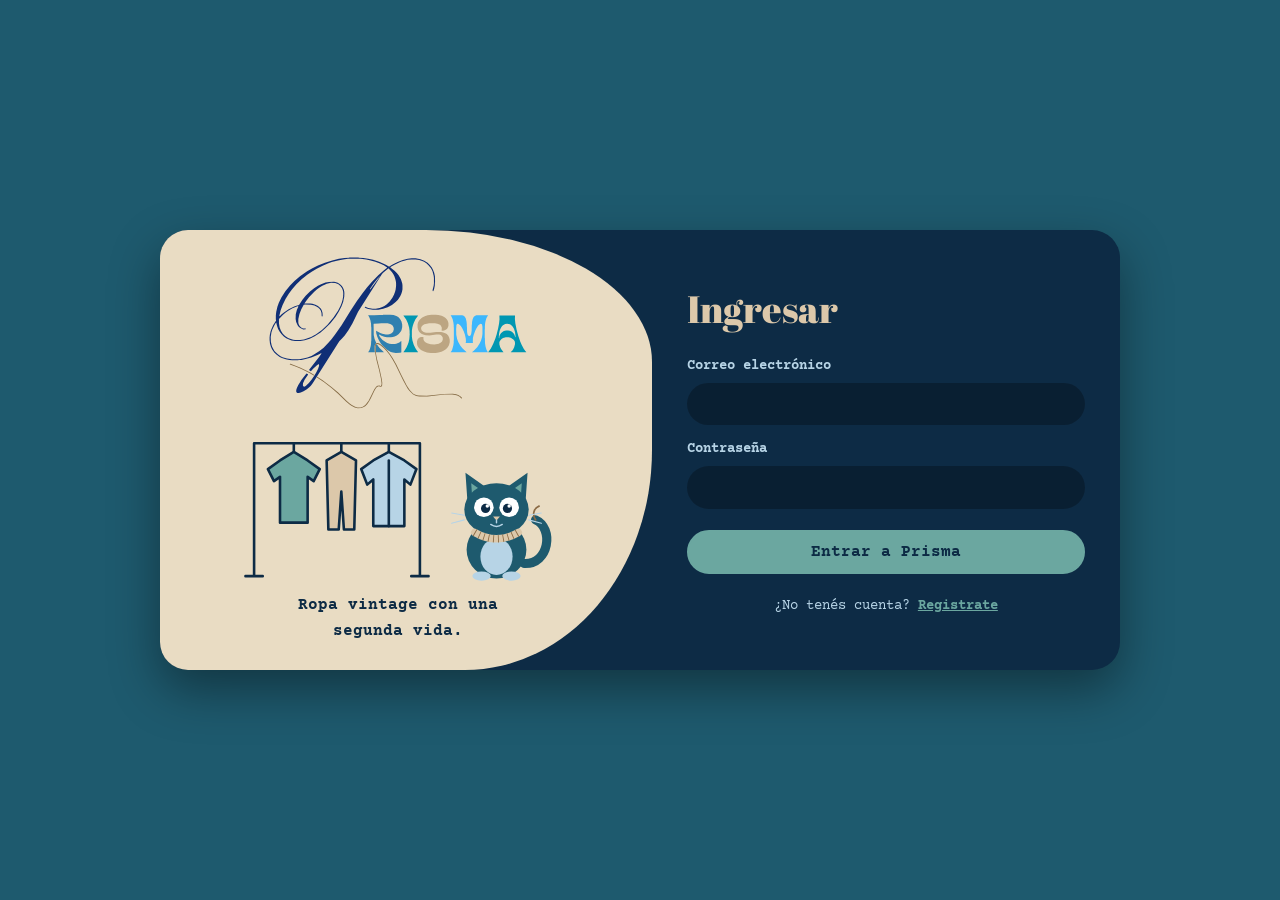
==== src/main/resources/static/index.html @ 1b583e05 "Usuario funcional" ====
<!DOCTYPE html>
<html lang="es">
<head>
  <meta charset="UTF-8">
  <meta name="viewport" content="width=device-width, initial-scale=1">
  <title>Prisma · Ropa vintage</title>
  <link href="https://fonts.googleapis.com/css2?family=Abril+Fatface&family=Courier+Prime:wght@400;700&display=swap" rel="stylesheet">
  <link rel="stylesheet" href="css/style.css">
  <!-- Si no hay sesión iniciada, te manda a login.html -->
  <script src="js/sesion.js"></script>
</head>
<body>
  <div class="cinta"></div>
  <header>
    <div class="barra">
      <a class="logo" href="index.html"><svg xmlns="http://www.w3.org/2000/svg" viewBox="0 0 1827 1081" role="img" aria-label="Prisma, ir al inicio">
<metadata><c2pa:manifest>[base64]/[base64]/iEAAACAY2JvcqVjYWxnZnNoYTI1NmNwYWRNAAAAAAAAAAAAAAAAAGRoYXNoWCAWstlCTYxND43LpZq7kQCpntBGqQdIIs2Pywg1+/[base64]/pw9r130m6fNPGg/[base64]/UXrHGsWBBNnw9HHSF/[base64]/[base64]/3cyjxFA3Qo5S46fX0/ihY0VZ7mfb9KF703t5OjWDBWMA4GA1UdDwEB/wQEAwIHgDAVBgNVHSUEDjAMBgorBgEEAYPoXgIBMAwGA1UdEwEB/wQCMAAwHwYDVR0jBBgwFoAUzlHiBIFOZFsj+OPEz5o+nMHXXMIwCgYIKoZIzj0EAwMDZwAwZAIwMXMdFJ4BetLLVY7ORuE9noqbbAZOZn/aArXyTwFAZfKrPzxF2vPoJNf1+UCdg1XGAjBwX1zd9WGqYkqmL5SFqw1QySjr1zJfpJM9+1rdDwSPLMOPOjKuiXjoU/[base64]/p0EtFyzq7rn3UYOzHkLveWRgxRnkp8RsSay5ENVmSLZNR1ziKaYv5oMGKUA=</c2pa:manifest></metadata>
<path fill="#102F76" fill-rule="evenodd" d="M1137 63 1121 48 1098 33 1071 22 1037 16 1010 16 982 19 947 28 911 42 872 62 853 74 849 74 828 61 781 40 739 27 703 19 670 14 638 12 637 11 571 11 570 12 538 14 498 20 451 31 400 47 351 67 309 88 275 108 225 143 186 176 155 207 122 247 95 289 76 328 66 356 58 391 55 418 55 447 57 454 36 487 23 516 18 531 13 554 11 572 11 590 14 616 21 640 29 657 44 678 59 693 82 709 98 717 125 726 150 731 170 732 171 733 209 733 218 731 235 730 257 726 304 713 348 696 373 684 376 685 359 709 289 800 290 803 301 810 303 809 317 793 344 767 354 760 358 761 359 771 352 792 339 818 324 843 307 868 287 893 267 912 259 917 253 918 247 913 245 909 246 894 257 869 281 834 281 831 271 826 269 827 236 870 212 908 203 927 199 940 198 951 200 957 206 962 217 963 230 960 250 951 273 936 290 922 301 911 314 895 501 599 520 580 539 558 565 522 593 474 633 391 801 126 811 116 845 88 848 88 870 112 880 127 888 143 894 159 898 175 900 192 900 210 897 236 893 252 885 273 874 294 855 320 835 339 818 351 803 359 784 366 757 371 735 371 704 366 684 357 681 357 680 362 689 368 705 373 737 378 775 377 809 371 841 360 871 344 897 324 913 307 929 283 937 266 942 250 945 233 945 205 943 191 934 163 918 135 905 119 889 103 860 80 860 78 889 61 918 47 938 39 964 31 982 27 1007 24 1037 24 1062 28 1079 33 1097 41 1115 53 1129 66 1144 85 1152 99 1157 111 1164 138 1166 154 1166 192 1164 209 1157 237 1157 246 1160 247 1163 244 1167 233 1172 209 1173 186 1174 185 1173 143 1168 119 1160 98 1151 81ZM512 215 521 229 526 243 528 252 529 271 528 272 528 285 524 307 518 328 509 351 492 385 460 433 418 483 379 520 338 550 303 569 268 582 253 586 226 590 191 590 177 588 155 582 141 576 120 562 104 546 91 526 82 502 77 473 77 442 104 414 122 399 142 385 172 368 194 358 211 352 213 356 203 378 195 410 194 442 198 464 207 485 214 495 224 505 244 515 249 516 264 515 266 513 265 509 249 510 242 508 233 503 224 494 220 488 215 477 213 468 213 443 221 407 234 374 251 343 262 341 302 342 326 348 343 356 354 364 363 373 371 385 376 400 377 422 379 426 382 425 384 419 383 398 377 379 369 367 351 351 333 342 312 336 298 334 261 334 260 335 257 334 257 332 268 316 288 290 325 251 345 234 367 218 382 209 413 195 443 188 472 189 491 196 497 200ZM788 140 789 141 720 233 717 235 716 234 717 231 741 195 769 159ZM837 80 837 83 815 100 775 135 729 182 694 223 663 263 626 315 581 383 517 486 470 554 446 585 421 614 391 644 359 670 323 693 305 702 277 713 255 719 220 725 168 726 133 721 102 711 88 704 69 691 52 675 44 665 29 638 25 626 20 601 19 570 24 538 30 519 44 488 52 474 57 468 59 470 60 478 66 499 72 514 81 531 94 549 111 566 128 578 152 589 166 593 190 597 227 597 258 592 293 581 328 564 369 537 399 512 437 474 474 428 499 389 516 355 528 323 536 285 536 271 537 270 536 252 533 238 527 223 519 211 506 198 490 188 479 184 464 181 428 182 404 187 373 198 351 209 324 226 295 249 263 281 242 307 218 344 199 349 184 355 145 375 112 397 96 410 84 422 81 423 80 418 89 382 102 346 123 303 146 266 168 236 198 201 236 164 278 130 307 110 342 89 384 68 420 53 448 43 492 31 528 24 562 20 577 20 578 19 650 20 691 25 721 31 754 40 787 52 814 65Z"/>
<path fill="#3080B0" fill-rule="evenodd" d="M763 621 758 629 756 643 757 664 759 676 760 677 815 677 784 647 773 633 766 621ZM919 433 906 424 892 418 882 415 859 412 808 413 807 414 786 414 785 415 745 416 744 417 704 417 704 419 709 425 714 435 720 453 724 476 725 500 726 501 726 595 725 596 724 618 722 632 716 654 710 667 704 675 704 677 750 677 751 676 749 662 749 634 751 625 754 619 760 613 760 610 749 584 743 556 742 478 744 476 779 475 796 473 841 473 858 477 866 481 877 491 883 504 884 514 880 530 871 541 858 548 844 551 828 551 803 546 789 541 759 526 761 545 768 568 779 592 794 616 804 629 832 656 847 666 863 674 878 679 898 682 927 680 935 678 937 676 937 599 936 598 923 608 901 617 891 619 868 619 853 616 838 611 826 605 805 590 791 575 785 566 779 553 781 551 797 561 817 568 836 571 864 571 877 569 890 565 905 558 919 548 933 531 938 521 943 501 943 482 938 460 929 444Z"/>
<path fill="#BCA582" fill-rule="evenodd" d="M1122 416 1106 421 1087 430 1077 437 1065 449 1060 456 1055 466 1051 480 1051 503 1055 518 1060 528 1065 535 1078 546 1090 552 1108 557 1134 558 1182 552 1202 552 1210 554 1216 557 1224 565 1228 575 1228 589 1223 600 1215 608 1200 616 1190 619 1170 622 1143 621 1119 614 1106 606 1097 597 1093 589 1092 579 1094 572 1088 569 1075 569 1062 575 1053 584 1050 590 1047 600 1047 618 1051 632 1059 645 1075 660 1093 670 1117 678 1144 682 1178 682 1198 679 1218 673 1230 668 1250 655 1263 641 1272 625 1277 606 1277 588 1273 572 1266 559 1256 549 1250 545 1231 537 1216 534 1182 534 1141 540 1114 540 1103 538 1091 533 1080 523 1076 512 1077 501 1081 493 1088 486 1099 480 1108 477 1132 473 1173 473 1191 476 1200 479 1209 484 1215 490 1220 500 1221 505 1221 514 1219 521 1220 523 1228 525 1238 524 1252 517 1260 509 1266 498 1268 491 1268 472 1266 463 1260 450 1248 436 1235 427 1220 420 1197 414 1179 412 1148 412Z"/>
<path fill="#3CB7FD" fill-rule="evenodd" d="M1284 417 1284 419 1287 422 1294 435 1298 446 1303 469 1305 486 1305 501 1306 502 1306 592 1305 593 1305 608 1303 625 1295 656 1291 665 1284 675 1284 677 1396 677 1366 649 1352 631 1336 602 1329 583 1323 553 1322 510 1323 509 1324 486 1327 479 1331 476 1335 476 1342 479 1355 492 1364 506 1376 531 1384 554 1390 581 1391 600 1389 612 1440 612 1441 611 1439 606 1440 577 1445 556 1457 523 1465 507 1477 489 1488 479 1494 476 1500 477 1504 481 1507 499 1507 549 1504 569 1497 593 1486 617 1470 641 1446 666 1433 676 1434 677 1544 677 1545 676 1536 660 1529 638 1525 613 1524 576 1523 575 1523 516 1524 515 1524 493 1526 473 1529 456 1534 439 1539 428 1546 418 1545 417 1464 417 1453 421 1445 429 1438 444 1434 463 1433 483 1432 484 1431 525 1428 547 1424 557 1418 562 1409 561 1405 557 1402 550 1399 534 1398 497 1397 496 1397 479 1395 460 1390 440 1383 427 1375 420 1365 417Z"/>
<path fill="#866C46" fill-rule="evenodd" d="M153 760 154 763 193 776 231 792 291 822 321 840 325 839 325 836 323 834 297 819 229 785 185 767 158 758 154 758ZM343 850 344 854 394 887 446 927 494 969 548 1022 573 1043 586 1052 609 1064 631 1070 656 1069 673 1062 683 1055 697 1041 710 1023 721 1004 747 949 755 935 764 923 770 918 778 915 790 919 795 919 800 915 802 910 803 891 799 862 786 803 766 723 760 693 756 664 755 643 757 629 760 623 764 619 772 618 787 625 813 646 833 667 854 694 870 718 894 760 949 873 968 909 982 932 993 947 1018 972 1031 979 1042 983 1063 987 1076 987 1077 988 1122 987 1239 974 1293 973 1316 976 1330 980 1347 989 1358 1001 1360 1002 1363 1000 1363 997 1354 987 1337 977 1322 972 1298 968 1235 969 1115 982 1060 981 1045 978 1024 969 1017 964 996 942 975 910 939 840 901 761 876 717 857 688 832 657 812 637 788 619 778 614 770 612 760 614 755 619 752 625 750 634 750 662 762 730 781 805 794 864 798 895 797 907 793 913 789 913 784 910 770 911 765 914 757 922 747 937 707 1017 688 1042 681 1049 666 1059 651 1064 642 1065 629 1064 612 1059 589 1047 572 1035 552 1018 493 960 444 918 384 873 346 848Z"/>
<path fill="#0097B2" fill-rule="evenodd" d="M1627 418 1626 419 1627 444 1624 472 1617 510 1606 553 1597 581 1582 619 1566 650 1547 676 1655 676 1638 654 1631 639 1626 620 1626 604 1632 593 1641 584 1652 577 1671 571 1691 571 1705 575 1722 585 1729 592 1735 602 1736 619 1730 641 1723 655 1716 665 1706 675 1707 676 1814 676 1815 675 1808 668 1797 652 1783 626 1773 603 1759 563 1747 519 1738 472 1735 442 1736 419 1735 418ZM1720 497 1729 513 1736 536 1739 558 1739 570 1738 571 1736 570 1735 563 1729 549 1718 536 1711 531 1698 525 1687 523 1674 523 1664 525 1654 529 1645 535 1637 543 1629 556 1625 569 1625 577 1624 578 1622 577 1623 552 1628 526 1636 506 1644 494 1651 487 1667 478 1680 476 1691 477 1700 480 1708 485ZM952 418 952 420 971 447 983 473 992 505 995 527 995 546 996 547 993 584 988 606 983 621 973 643 960 664 952 674 952 676 1054 676 1054 674 1045 663 1035 647 1024 624 1015 594 1011 568 1011 525 1014 504 1018 488 1024 470 1035 447 1054 420 1054 418Z"/>
</svg></a>
      <nav>
        <a href="index.html" class="activo">Inicio</a>
        <a href="#catalogo">Colección</a>
        <a href="nosotros.html">Nosotros</a>
        <a href="#" id="btn-carrito">Carrito (0)</a>
        <span id="saludo"></span>
        <a href="#" id="btn-salir">Salir</a>
      </nav>
    </div>
  </header>

  <main>
    <!-- INTRODUCCIÓN -->
    <section class="hero">
      <div>
        <h1>Prendas con historia, listas para una segunda vida.</h1>
        <p>Cada pieza de Prisma fue elegida a mano. Mirá la colección y encontrá la tuya.</p>
        <a href="#catalogo" class="btn">Ver la colección</a>
      </div>
      <div class="mascota">
        <img src="img/hilo.svg" alt="Hilo, la mascota de Prisma">
        <p class="globo">¡Hola! Soy Hilo. Te ayudo a elegir.</p>
        <div class="estrella" aria-hidden="true">Vintage<br>auténtico</div>
      </div>
    </section>

    <div class="tira">
      <ul>
        <li>Piezas únicas</li>
        <li>Stock real de nuestra base de datos</li>
        <li>Ropa que vuelve a usarse</li>
      </ul>
    </div>

    <!-- CATÁLOGO -->
    <section class="catalogo" id="catalogo">
      <h2>Colección</h2>
      <p id="contador" aria-live="polite"></p>
      <div class="filtros">
        <button type="button" data-cat="todo" class="activo">Todo</button>
        <button type="button" data-cat="remeras">Remeras</button>
        <button type="button" data-cat="pantalones">Pantalones</button>
        <button type="button" data-cat="abrigos">Abrigos</button>
        <button type="button" data-cat="calzado">Calzado</button>
      </div>
      <div id="grid" class="grid"></div>
    </section>
  </main>

  <footer>
    <p><strong>Prisma</strong> · hola@prisma.com</p>
    <p>© 2026 Prisma. Todos los derechos reservados.</p>
  </footer>

  <!-- Carrito -->
  <dialog id="carrito" class="carrito">
    <h2>Tu carrito</h2>
    <div id="carrito-items"></div>
    <dl class="totales">
      <dt>Subtotal</dt><dd id="c-subtotal"></dd>
      <dt>IVA (21%)</dt><dd id="c-iva"></dd>
      <dt>Total</dt><dd id="c-total"></dd>
    </dl>
    <p id="carrito-msg" class="aviso" role="alert" hidden></p>
    <div class="acciones">
      <button type="button" id="c-cerrar" class="btn btn-claro">Seguir mirando</button>
      <button type="button" id="c-comprar" class="btn">Confirmar compra</button>
    </div>
  </dialog>

  <script src="js/productos.js"></script>
</body>
</html>
---- src/main/resources/static/css/style.css ----
:root{--ocean:#0D2B45;--teal:#1E5A6E;--foam:#6BA7A0;--sand:#DCC8AA;--sky:#B7D4E6;--paper:#E9DCC3;--thread:#8B6B45;
--display:"Abril Fatface",serif;--texto:"Courier Prime",monospace}
*{box-sizing:border-box}
body{margin:0;font-family:var(--texto);color:var(--ocean);line-height:1.6;background-color:var(--paper);
background-image:linear-gradient(rgba(139,107,69,.18) 1px,transparent 1px),linear-gradient(90deg,rgba(139,107,69,.18) 1px,transparent 1px);background-size:32px 32px}
a{color:inherit}
:focus-visible{outline:3px solid var(--teal);outline-offset:3px}

/* Cabecera */
.cinta{height:14px;background:var(--sand);border-bottom:3px solid var(--thread)}
.barra{max-width:1100px;margin:0 auto;padding:.6rem 1.2rem;display:flex;align-items:center;justify-content:space-between;gap:1rem;flex-wrap:wrap}
.logo img,.logo svg{height:120px;width:auto;display:block}
nav{display:flex;gap:1.4rem;align-items:center;flex-wrap:wrap}
nav a{text-decoration:none;font-weight:700;border-bottom:2px solid transparent}
nav a:hover,nav a.activo{border-color:var(--teal)}
#saludo{font-weight:700;color:var(--teal)}

/* Botones */
.btn{display:inline-block;border:2px solid var(--ocean);background:var(--ocean);color:var(--sand);font:700 1rem var(--texto);padding:.7rem 1.4rem;border-radius:999px;cursor:pointer;text-decoration:none;box-shadow:3px 3px 0 var(--foam)}
.btn:hover{background:var(--teal)}
.btn:disabled{opacity:.5;cursor:not-allowed}

/* Sello en forma de estrella (como el "recommend item" de la guía) */
.estrella{display:grid;place-items:center;text-align:center;background:var(--teal);color:var(--sand);font:400 .95rem/1.1 var(--display);
clip-path:polygon(50% 0,61% 15%,79% 9%,82% 28%,100% 35%,88% 50%,100% 65%,82% 72%,79% 91%,61% 85%,50% 100%,39% 85%,21% 91%,18% 72%,0 65%,12% 50%,0 35%,18% 28%,21% 9%,39% 15%)}

/* Inicio */
.hero{max-width:1100px;margin:0 auto;padding:2.5rem 1.2rem;display:grid;grid-template-columns:1.2fr 1fr;gap:2rem;align-items:center}
.hero h1{font:400 clamp(2.4rem,6vw,4.4rem)/1.02 var(--display);margin:0 0 1rem}
.hero p{max-width:42ch;font-size:1.1rem;margin:0 0 1.6rem}
.mascota{position:relative;justify-self:center}
.mascota img{width:min(300px,70vw);display:block}
.globo{position:absolute;top:0;left:-18px;max-width:170px;background:var(--sky);border:2px solid var(--ocean);border-radius:16px;padding:.5rem .8rem;font-weight:700;font-size:.9rem;transform:rotate(-4deg)}
.mascota .estrella{position:absolute;right:-14px;bottom:20px;width:96px;height:96px;transform:rotate(12deg)}
.tira{background:var(--ocean);color:var(--sand)}
.tira ul{max-width:1100px;margin:0 auto;padding:.9rem 1.2rem;list-style:none;display:flex;justify-content:space-between;gap:1rem;flex-wrap:wrap}

/* Catálogo */
.catalogo{max-width:1100px;margin:0 auto;padding:2.5rem 1.2rem 4rem}
.catalogo h2,.pagina h1{font:400 clamp(2rem,5vw,3.2rem)/1.05 var(--display);margin:0}
#contador{margin:.3rem 0 0;color:var(--teal);font-weight:700}
.filtros{display:flex;gap:.6rem;flex-wrap:wrap;margin:1rem 0 2rem}
.filtros button{font:700 .95rem var(--texto);color:var(--ocean);background:transparent;border:2px solid var(--ocean);border-radius:999px;padding:.35rem 1rem;cursor:pointer}
.filtros button:hover{background:var(--sky)}
.filtros button.activo{background:var(--ocean);color:var(--sand)}
.grid{display:grid;grid-template-columns:repeat(auto-fill,minmax(230px,1fr));gap:1.8rem}
.card{position:relative;display:flex;flex-direction:column;background:var(--paper);border:2px solid var(--ocean);box-shadow:5px 5px 0 var(--teal)}
.foto{position:relative;aspect-ratio:4/5;overflow:hidden;display:grid;place-items:center;background:var(--sky);border-bottom:2px solid var(--ocean);font:400 4rem var(--display);color:var(--teal)}
.foto img{position:absolute;inset:0;width:100%;height:100%;object-fit:cover}
.cuerpo{flex:1;display:flex;flex-direction:column;gap:.3rem;padding:.9rem}
.cuerpo h3{margin:0;font-size:1rem}
.desc{margin:0;font-size:.85rem;color:var(--teal)}
.stock{margin:0;font-size:.8rem}
.precio{margin:auto 0 0;font:400 1.6rem var(--display)}
.card .btn{width:100%;margin-top:.4rem;box-shadow:none}
.card .estrella{position:absolute;top:-16px;right:-16px;z-index:1;width:84px;height:84px;font-size:.78rem;transform:rotate(10deg)}
.estado{grid-column:1/-1;padding:2rem;text-align:center;border:2px dashed var(--thread)}

/* Nosotros */
.pagina{max-width:900px;margin:0 auto;padding:2.5rem 1.2rem 4rem;display:grid;grid-template-columns:1fr 240px;gap:2rem;align-items:start}
.pagina .texto p{max-width:62ch;font-size:1.05rem}
.pagina img{width:100%}

footer{background:var(--ocean);color:var(--sand);text-align:center;padding:1.4rem 1rem;font-size:.9rem}
footer p{margin:.2rem 0}

/* Inicio de sesión y registro */
body.acceso{min-height:100vh;display:grid;place-items:center;padding:1.2rem;background-color:var(--ocean);
background-image:radial-gradient(circle at 12% 18%,var(--teal) 0 130px,transparent 131px),radial-gradient(circle at 92% 88%,var(--teal) 0 190px,transparent 191px)}
.tarjeta{width:min(960px,100%);max-height:94vh;display:grid;grid-template-columns:1.05fr 1fr;background:var(--ocean);border-radius:28px;overflow:hidden;box-shadow:0 20px 50px rgba(0,0,0,.4)}
.izq{display:flex;flex-direction:column;align-items:center;justify-content:center;gap:.6rem;padding:1.6rem 2.6rem 1.6rem 1.6rem;text-align:center;
background:var(--paper);border-radius:0 46% 38% 0/0 30% 50% 0}
.izq .logo-grande{width:260px;height:auto}
.escena{display:flex;align-items:flex-end;gap:.4rem}
.escena svg{width:190px}
.escena img{width:115px}
.izq p{margin:0;max-width:26ch;font-weight:700}
.der{display:flex;flex-direction:column;justify-content:center;overflow:auto;padding:2rem 2.2rem;color:var(--sky)}
.der h1{margin:0 0 1rem;font:400 2.4rem var(--display);color:var(--sand)}
.der form{display:flex;flex-direction:column;gap:.3rem}
.der form[hidden],.msg[hidden]{display:none}
.der label{font-weight:700;font-size:.9rem}
.der input{margin-bottom:.5rem;padding:.65rem 1rem;border:2px solid transparent;border-radius:999px;background:rgba(0,0,0,.28);color:#fff;font:1rem var(--texto)}
.der input:focus{border-color:var(--foam);outline:none}
.der .btn{margin-top:.5rem;background:var(--foam);border-color:var(--foam);color:var(--ocean);box-shadow:none}
.der .btn:hover{background:var(--sky)}
.cambio{margin:1rem 0 0;font-size:.9rem;text-align:center}
.cambio a{color:var(--foam);font-weight:700}
.msg{margin:0 0 .8rem;padding:.5rem .8rem;border-radius:12px;background:var(--sand);color:var(--ocean);font-weight:700;font-size:.9rem}
.msg.ok{background:var(--foam)}

@media(max-width:800px){
.hero,.pagina{grid-template-columns:1fr}
.tarjeta{grid-template-columns:1fr;max-height:none}
.izq{padding:1rem;border-radius:0 0 40% 40%/0 0 20% 20%}
.escena,.izq p{display:none}
}
@media(prefers-reduced-motion:reduce){*{transition:none!important}}

/* Carrito */
.btn-claro{background:transparent;color:var(--ocean);box-shadow:none}
.btn-claro:hover{background:var(--sky)}
.carrito{width:min(520px,92vw);padding:1.4rem;border:2px solid var(--ocean);background:var(--paper);color:var(--ocean);font-family:var(--texto);box-shadow:6px 6px 0 var(--teal)}
.carrito::backdrop{background:rgba(13,43,69,.6)}
.carrito h2{margin:0 0 .8rem;font:400 2rem var(--display)}
.linea{display:grid;grid-template-columns:1fr auto auto;gap:.8rem;align-items:center;padding:.5rem 0;border-bottom:1px dashed var(--thread)}
.cant{display:flex;align-items:center;gap:.4rem}
.cant button{width:1.7rem;height:1.7rem;border:2px solid var(--ocean);border-radius:50%;background:transparent;color:var(--ocean);font:700 1rem var(--texto);cursor:pointer}
.cant button:hover{background:var(--sky)}
.totales{display:grid;grid-template-columns:1fr auto;gap:.2rem 1rem;margin:1rem 0}
.totales dt,.totales dd{margin:0}
.totales dt:last-of-type,.totales dd:last-of-type{font:400 1.5rem var(--display)}
.aviso{margin:0 0 .8rem;padding:.5rem .8rem;border-radius:12px;background:var(--sand);font-weight:700;font-size:.9rem}
.aviso[hidden]{display:none}
.acciones{display:flex;gap:.8rem;justify-content:flex-end;flex-wrap:wrap}
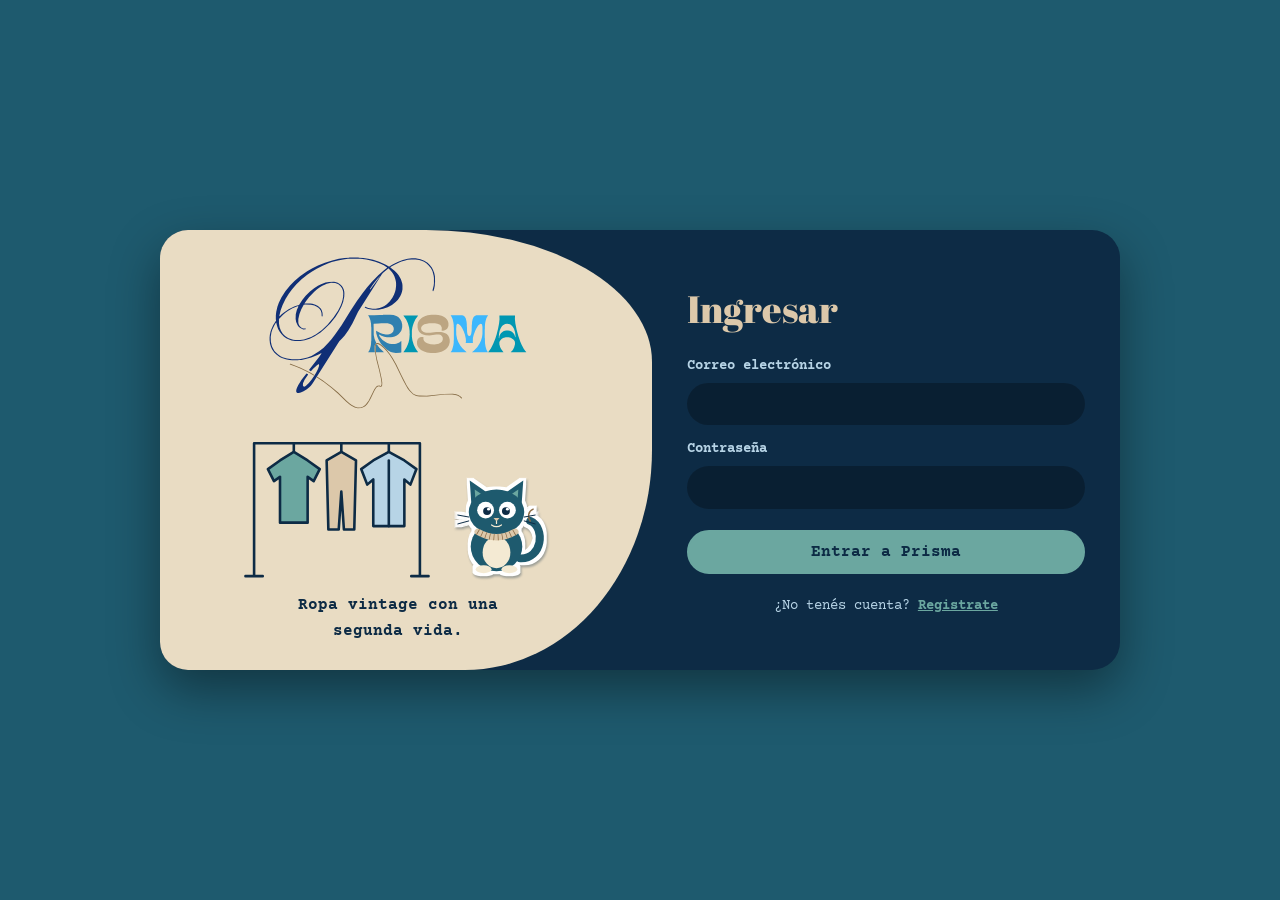
==== commit dbb625c1: "Prisma" ====
--- a/src/main/resources/static/index.html
+++ b/src/main/resources/static/index.html
@@ -5,6 +5,7 @@
   <meta name="viewport" content="width=device-width, initial-scale=1">
   <title>Prisma · Ropa vintage</title>
   <link href="https://fonts.googleapis.com/css2?family=Abril+Fatface&family=Courier+Prime:wght@400;700&display=swap" rel="stylesheet">
+  <link rel="icon" type="image/svg+xml" href="img/hilo.svg">
   <link rel="stylesheet" href="css/style.css">
   <!-- Si no hay sesión iniciada, te manda a login.html -->
   <script src="js/sesion.js"></script>
@@ -55,6 +56,68 @@
         <li>Ropa que vuelve a usarse</li>
       </ul>
     </div>
+    <!-- Panel del gerente: arranca oculto y gerente.js lo muestra solo si la cuenta tiene rol GERENTE -->
+    <section id="panel-gerente" class="panel-gerente" hidden>
+      <h2>Administración Prisma (Gerente)</h2>
+      <p id="gerente-msg" class="aviso" role="alert" hidden></p>
+
+      <div class="gerente-cols">
+        <form id="form-reponer" class="gerente-form">
+          <h3>Renovar stock</h3>
+          <div class="campo completo">
+            <label for="rep-producto">Producto</label>
+            <select id="rep-producto" required></select>
+          </div>
+          <div class="campo completo">
+            <label for="rep-cantidad">Unidades a sumar</label>
+            <input type="number" id="rep-cantidad" min="1" step="1" placeholder="Ej: 10" required>
+          </div>
+          <div class="acciones">
+            <button type="submit" class="btn">Actualizar stock</button>
+          </div>
+        </form>
+
+        <form id="form-producto" class="gerente-form">
+          <h3 id="prod-titulo">Agregar producto</h3>
+          <input type="hidden" id="prod-id">
+          <div class="campo completo">
+            <label for="prod-nombre">Nombre</label>
+            <input type="text" id="prod-nombre" placeholder="Ej: Remera vintage azul" required>
+          </div>
+          <div class="campo">
+            <label for="prod-precio">Precio (ARS)</label>
+            <input type="number" id="prod-precio" min="1" step="any" required>
+          </div>
+          <div class="campo">
+            <label for="prod-cantidad">Stock</label>
+            <input type="number" id="prod-cantidad" min="0" step="1" value="0" required>
+          </div>
+          <div class="campo completo">
+            <label for="prod-categoria">Categoría</label>
+            <select id="prod-categoria" required>
+              <option value="" disabled selected>Elegí una categoría</option>
+              <option value="remeras">Remeras</option>
+              <option value="pantalones">Pantalones</option>
+              <option value="abrigos">Abrigos</option>
+              <option value="calzado">Calzado</option>
+            </select>
+          </div>
+          <div class="campo completo">
+            <label for="prod-descripcion">Descripción</label>
+            <input type="text" id="prod-descripcion">
+          </div>
+          <div class="campo completo">
+            <label for="prod-imagen-url">Imagen (dirección URL)</label>
+            <input type="text" id="prod-imagen-url" placeholder="https://…">
+          </div>
+          <div class="acciones">
+            <button type="button" id="prod-eliminar" class="btn btn-claro" hidden>Eliminar producto</button>
+            <button type="button" id="prod-cancelar" class="btn btn-claro" hidden>Cancelar edición</button>
+            <button type="submit" id="prod-guardar" class="btn">Agregar producto</button>
+          </div>
+        </form>
+      </div>
+    </section>
 
     <!-- CATÁLOGO -->
     <section class="catalogo" id="catalogo">
@@ -92,6 +155,30 @@
     </div>
   </dialog>
 
+  <!-- Gracias por tu compra -->
+  <dialog id="gracias" class="gracias" aria-labelledby="gracias-titulo">
+    <div class="gracias-cab">
+      <img class="gracias-gato" src="img/hilo.svg" alt="Hilo, la mascota de Prisma">
+      <div>
+        <h2 id="gracias-titulo">¡Gracias por tu compra!</h2>
+        <p class="gracias-marca">Prisma · Ropa vintage</p>
+        <p id="gracias-sub" class="gracias-sub"></p>
+      </div>
+    </div>
+    <div class="gracias-cuerpo">
+      <div id="gracias-items"></div>
+      <dl class="totales">
+        <dt>Subtotal</dt><dd id="g-subtotal"></dd>
+        <dt>IVA (21%)</dt><dd id="g-iva"></dd>
+        <dt>Total</dt><dd id="g-total"></dd>
+      </dl>
+      <div class="acciones">
+        <button type="button" id="g-cerrar" class="btn">Seguir mirando</button>
+      </div>
+    </div>
+  </dialog>
+
   <script src="js/productos.js"></script>
+  <script src="js/gerente.js"></script>
 </body>
 </html>
--- a/src/main/resources/static/css/style.css
+++ b/src/main/resources/static/css/style.css
@@ -1,70 +1,106 @@
-:root{--ocean:#0D2B45;--teal:#1E5A6E;--foam:#6BA7A0;--sand:#DCC8AA;--sky:#B7D4E6;--paper:#E9DCC3;--thread:#8B6B45;
---display:"Abril Fatface",serif;--texto:"Courier Prime",monospace}
+:root{--ocean:#0D2B45;--teal:#1E5A6E;--foam:#6BA7A0;--sand:#DCC8AA;--sky:#B7D4E6;--paper:#E9DCC3;--crema:#F4EAD3;--thread:#8B6B45;
+--display:"Abril Fatface",serif;--texto:"Courier Prime",monospace;
+--onda:url("data:image/svg+xml,%3Csvg xmlns='http://www.w3.org/2000/svg' width='40' height='12' viewBox='0 0 40 12'%3E%3Cpath d='M0 6 Q10 -2 20 6 T40 6' fill='none' stroke='%231E5A6E' stroke-width='3' stroke-linecap='round'/%3E%3C/svg%3E")}
 *{box-sizing:border-box}
 body{margin:0;font-family:var(--texto);color:var(--ocean);line-height:1.6;background-color:var(--paper);
 background-image:linear-gradient(rgba(139,107,69,.18) 1px,transparent 1px),linear-gradient(90deg,rgba(139,107,69,.18) 1px,transparent 1px);background-size:32px 32px}
 a{color:inherit}
 :focus-visible{outline:3px solid var(--teal);outline-offset:3px}
 
-/* Cabecera */
-.cinta{height:14px;background:var(--sand);border-bottom:3px solid var(--thread)}
+/* ===== Cabecera ===== */
+.cinta{height:16px;background:repeating-linear-gradient(90deg,var(--sand) 0 14px,#cdb48f 14px 28px);border-bottom:3px dashed var(--thread)}
 .barra{max-width:1100px;margin:0 auto;padding:.6rem 1.2rem;display:flex;align-items:center;justify-content:space-between;gap:1rem;flex-wrap:wrap}
 .logo img,.logo svg{height:120px;width:auto;display:block}
-nav{display:flex;gap:1.4rem;align-items:center;flex-wrap:wrap}
-nav a{text-decoration:none;font-weight:700;border-bottom:2px solid transparent}
-nav a:hover,nav a.activo{border-color:var(--teal)}
-#saludo{font-weight:700;color:var(--teal)}
+nav{display:flex;gap:.5rem;align-items:center;flex-wrap:wrap}
+nav a{text-decoration:none;font-weight:700;padding:.3rem .95rem;border-radius:999px;border:2px solid transparent;transition:background .2s,transform .2s}
+nav a:hover{background:var(--sky);transform:translateY(-2px)}
+nav a.activo{background:var(--ocean);color:var(--sand)}
+#btn-carrito{border-color:var(--ocean)}
+#saludo{font-weight:700;color:var(--teal);padding:0 .4rem}
 
-/* Botones */
-.btn{display:inline-block;border:2px solid var(--ocean);background:var(--ocean);color:var(--sand);font:700 1rem var(--texto);padding:.7rem 1.4rem;border-radius:999px;cursor:pointer;text-decoration:none;box-shadow:3px 3px 0 var(--foam)}
-.btn:hover{background:var(--teal)}
-.btn:disabled{opacity:.5;cursor:not-allowed}
+/* ===== Botones ===== */
+.btn{display:inline-block;border:2px solid var(--ocean);background:var(--ocean);color:var(--sand);font:700 1rem var(--texto);padding:.7rem 1.4rem;border-radius:999px;cursor:pointer;text-decoration:none;box-shadow:3px 3px 0 var(--foam);transition:transform .15s,box-shadow .15s,background .15s}
+.btn:hover{background:var(--teal);transform:translate(-1px,-2px);box-shadow:4px 5px 0 var(--foam)}
+.btn:active{transform:translate(2px,2px);box-shadow:1px 1px 0 var(--foam)}
+.btn:disabled{opacity:.5;cursor:not-allowed;transform:none}
+.btn[hidden]{display:none}
+.btn-claro{background:transparent;color:var(--ocean);box-shadow:none}
+.btn-claro:hover{background:var(--sky);box-shadow:none}
 
-/* Sello en forma de estrella (como el "recommend item" de la guía) */
+/* Sello en forma de estrella */
 .estrella{display:grid;place-items:center;text-align:center;background:var(--teal);color:var(--sand);font:400 .95rem/1.1 var(--display);
 clip-path:polygon(50% 0,61% 15%,79% 9%,82% 28%,100% 35%,88% 50%,100% 65%,82% 72%,79% 91%,61% 85%,50% 100%,39% 85%,21% 91%,18% 72%,0 65%,12% 50%,0 35%,18% 28%,21% 9%,39% 15%)}
 
-/* Inicio */
-.hero{max-width:1100px;margin:0 auto;padding:2.5rem 1.2rem;display:grid;grid-template-columns:1.2fr 1fr;gap:2rem;align-items:center}
-.hero h1{font:400 clamp(2.4rem,6vw,4.4rem)/1.02 var(--display);margin:0 0 1rem}
+/* ===== Inicio ===== */
+.hero{position:relative;overflow:hidden;width:calc(100% - 2.4rem);max-width:calc(1100px - 2.4rem);margin:1.2rem auto 0;padding:2.6rem 2.2rem;display:grid;grid-template-columns:1.2fr 1fr;gap:2rem;align-items:center;
+background-color:var(--sky);background-image:radial-gradient(circle at 94% 10%,var(--crema) 0 70px,transparent 71px),radial-gradient(circle at 3% 96%,var(--foam) 0 90px,transparent 91px);
+border:2px solid var(--ocean);border-radius:44px;box-shadow:6px 6px 0 var(--teal)}
+.hero>div{position:relative}
+.hero h1{font:400 clamp(2.2rem,5.5vw,4rem)/1.05 var(--display);margin:0 0 1rem}
+.hero h1::after,.catalogo h2::after{content:"";display:block;width:min(200px,60%);height:12px;margin-top:.7rem;background:var(--onda) repeat-x}
 .hero p{max-width:42ch;font-size:1.1rem;margin:0 0 1.6rem}
 .mascota{position:relative;justify-self:center}
-.mascota img{width:min(300px,70vw);display:block}
-.globo{position:absolute;top:0;left:-18px;max-width:170px;background:var(--sky);border:2px solid var(--ocean);border-radius:16px;padding:.5rem .8rem;font-weight:700;font-size:.9rem;transform:rotate(-4deg)}
+.mascota img{width:min(280px,70vw);display:block;animation:flotar 4s ease-in-out infinite}
+.globo{position:absolute;top:0;left:-18px;max-width:170px;background:var(--crema);border:2px solid var(--ocean);border-radius:20px;padding:.5rem .8rem;font-weight:700;font-size:.9rem;transform:rotate(-4deg);box-shadow:3px 3px 0 var(--teal)}
 .mascota .estrella{position:absolute;right:-14px;bottom:20px;width:96px;height:96px;transform:rotate(12deg)}
-.tira{background:var(--ocean);color:var(--sand)}
-.tira ul{max-width:1100px;margin:0 auto;padding:.9rem 1.2rem;list-style:none;display:flex;justify-content:space-between;gap:1rem;flex-wrap:wrap}
+.tira{width:calc(100% - 2.4rem);max-width:calc(1100px - 2.4rem);margin:1.8rem auto 0;background:var(--ocean);color:var(--sand);border-radius:999px;box-shadow:4px 4px 0 var(--foam)}
+.tira ul{margin:0;padding:.9rem 1.8rem;list-style:none;display:flex;justify-content:space-between;gap:.6rem 1.4rem;flex-wrap:wrap}
+.tira li::before{content:"✦ ";color:var(--foam)}
 
-/* Catálogo */
-.catalogo{max-width:1100px;margin:0 auto;padding:2.5rem 1.2rem 4rem}
+/* ===== Catálogo ===== */
+.catalogo{max-width:1100px;margin:0 auto;padding:2.5rem 1.2rem 4.5rem}
 .catalogo h2,.pagina h1{font:400 clamp(2rem,5vw,3.2rem)/1.05 var(--display);margin:0}
-#contador{margin:.3rem 0 0;color:var(--teal);font-weight:700}
-.filtros{display:flex;gap:.6rem;flex-wrap:wrap;margin:1rem 0 2rem}
-.filtros button{font:700 .95rem var(--texto);color:var(--ocean);background:transparent;border:2px solid var(--ocean);border-radius:999px;padding:.35rem 1rem;cursor:pointer}
-.filtros button:hover{background:var(--sky)}
-.filtros button.activo{background:var(--ocean);color:var(--sand)}
-.grid{display:grid;grid-template-columns:repeat(auto-fill,minmax(230px,1fr));gap:1.8rem}
-.card{position:relative;display:flex;flex-direction:column;background:var(--paper);border:2px solid var(--ocean);box-shadow:5px 5px 0 var(--teal)}
-.foto{position:relative;aspect-ratio:4/5;overflow:hidden;display:grid;place-items:center;background:var(--sky);border-bottom:2px solid var(--ocean);font:400 4rem var(--display);color:var(--teal)}
+#contador{margin:.5rem 0 0;color:var(--teal);font-weight:700}
+.filtros{display:flex;gap:.6rem;flex-wrap:wrap;margin:1rem 0 2.2rem}
+.filtros button{font:700 .95rem var(--texto);color:var(--ocean);background:var(--crema);border:2px solid var(--ocean);border-radius:999px;padding:.4rem 1.1rem;cursor:pointer;transition:transform .15s,background .15s}
+.filtros button:hover{background:var(--sky);transform:translateY(-2px) rotate(-1.5deg)}
+.filtros button.activo{background:var(--ocean);color:var(--sand);box-shadow:3px 3px 0 var(--foam)}
+.grid{display:grid;grid-template-columns:repeat(auto-fill,minmax(235px,1fr));gap:2.2rem 1.8rem}
+
+.card{position:relative;display:flex;flex-direction:column;background:var(--crema);border:2px solid var(--ocean);border-radius:30px;box-shadow:5px 5px 0 var(--teal);animation:subir .5s ease backwards;transition:transform .25s,box-shadow .25s}
+.card:nth-child(4n+2){animation-delay:.06s}
+.card:nth-child(4n+3){animation-delay:.12s}
+.card:nth-child(4n+4){animation-delay:.18s}
+.card:hover{transform:translateY(-6px) rotate(-.6deg);box-shadow:8px 11px 0 var(--teal)}
+.card.elegida{box-shadow:5px 5px 0 var(--foam)}
+.card.elegida:hover{box-shadow:8px 11px 0 var(--foam)}
+.card.elegida::after{content:"En tu carrito";position:absolute;top:14px;left:-10px;z-index:2;padding:.2rem .9rem;background:var(--ocean);color:var(--sand);font:400 .85rem var(--display);border-radius:999px;transform:rotate(-4deg);box-shadow:2px 2px 0 var(--foam)}
+/* Foto con forma de arco, como una vidriera */
+.foto{position:relative;margin:.8rem .8rem 0;aspect-ratio:4/5;overflow:hidden;display:grid;place-items:center;background:var(--sky);border:2px solid var(--ocean);border-radius:999px 999px 22px 22px;font:400 4rem var(--display);color:var(--teal)}
 .foto img{position:absolute;inset:0;width:100%;height:100%;object-fit:cover}
-.cuerpo{flex:1;display:flex;flex-direction:column;gap:.3rem;padding:.9rem}
-.cuerpo h3{margin:0;font-size:1rem}
+.cuerpo{flex:1;display:flex;flex-direction:column;gap:.35rem;padding:.9rem 1rem 1.1rem}
+.cuerpo h3{margin:0;font:400 1.2rem/1.15 var(--display)}
 .desc{margin:0;font-size:.85rem;color:var(--teal)}
-.stock{margin:0;font-size:.8rem}
-.precio{margin:auto 0 0;font:400 1.6rem var(--display)}
-.card .btn{width:100%;margin-top:.4rem;box-shadow:none}
-.card .estrella{position:absolute;top:-16px;right:-16px;z-index:1;width:84px;height:84px;font-size:.78rem;transform:rotate(10deg)}
-.estado{grid-column:1/-1;padding:2rem;text-align:center;border:2px dashed var(--thread)}
+.stock{align-self:flex-start;margin:.2rem 0 0;padding:.05rem .7rem;font-size:.75rem;font-weight:700;background:var(--sky);border:1.5px solid var(--ocean);border-radius:999px}
+.precio{margin:auto 0 0;font:400 1.7rem var(--display)}
+.card>.estrella{position:absolute;top:-16px;right:-16px;z-index:1;width:84px;height:84px;font-size:.78rem;transform:rotate(10deg)}
+.estado{grid-column:1/-1;padding:2rem;text-align:center;border:2px dashed var(--thread);border-radius:28px;background:rgba(244,234,211,.6)}
 
-/* Nosotros */
+/* Selector de cantidad bajo cada prenda */
+.compra{display:flex;flex-direction:column;gap:.5rem;margin-top:.5rem}
+.card .compra .btn{margin-top:0;width:100%}
+.card .compra .btn:disabled{box-shadow:none}
+.selector{display:flex;align-items:center;justify-content:space-between;padding:.2rem;background:var(--sand);border:2px solid var(--ocean);border-radius:999px;box-shadow:3px 3px 0 var(--foam)}
+.selector button{display:grid;place-items:center;width:2.3rem;height:2.3rem;padding:0;border:2px solid var(--ocean);border-radius:50%;background:var(--crema);color:var(--ocean);font:400 1.5rem/1 var(--display);cursor:pointer;transition:transform .15s,background .15s}
+.selector button:hover:not(:disabled){background:var(--ocean);color:var(--sand);transform:scale(1.1)}
+.selector button:disabled{opacity:.35;cursor:not-allowed}
+.selector input{width:3.4rem;padding:0;border:0;background:transparent;text-align:center;color:var(--ocean);font:400 1.6rem var(--display);-moz-appearance:textfield;appearance:textfield}
+.selector input::-webkit-outer-spin-button,.selector input::-webkit-inner-spin-button{-webkit-appearance:none;margin:0}
+.selector input:focus-visible{outline:3px solid var(--teal);outline-offset:2px;border-radius:8px}
+.en-carrito{margin:0;padding-top:.35rem;border-top:1px dashed var(--thread);text-align:center;font-size:.78rem;font-weight:700;letter-spacing:.05em;text-transform:uppercase;color:var(--teal)}
+.card .btn-claro{margin-top:.2rem;padding:.4rem 1rem;font-size:.85rem}
+
+/* ===== Nosotros ===== */
 .pagina{max-width:900px;margin:0 auto;padding:2.5rem 1.2rem 4rem;display:grid;grid-template-columns:1fr 240px;gap:2rem;align-items:start}
 .pagina .texto p{max-width:62ch;font-size:1.05rem}
 .pagina img{width:100%}
 
-footer{background:var(--ocean);color:var(--sand);text-align:center;padding:1.4rem 1rem;font-size:.9rem}
+/* ===== Pie con borde festoneado ===== */
+footer{position:relative;background:var(--ocean);color:var(--sand);text-align:center;padding:1.8rem 1rem 1.4rem;font-size:.9rem;margin-top:14px}
+footer::before{content:"";position:absolute;left:0;right:0;top:-13px;height:14px;background:radial-gradient(circle at 50% 100%,var(--ocean) 13px,transparent 14px) 0 0/28px 14px repeat-x}
 footer p{margin:.2rem 0}
 
-/* Inicio de sesión y registro */
+/* ===== Inicio de sesión y registro ===== */
 body.acceso{min-height:100vh;display:grid;place-items:center;padding:1.2rem;background-color:var(--ocean);
 background-image:radial-gradient(circle at 12% 18%,var(--teal) 0 130px,transparent 131px),radial-gradient(circle at 92% 88%,var(--teal) 0 190px,transparent 191px)}
 .tarjeta{width:min(960px,100%);max-height:94vh;display:grid;grid-template-columns:1.05fr 1fr;background:var(--ocean);border-radius:28px;overflow:hidden;box-shadow:0 20px 50px rgba(0,0,0,.4)}
@@ -89,27 +125,70 @@
 .msg{margin:0 0 .8rem;padding:.5rem .8rem;border-radius:12px;background:var(--sand);color:var(--ocean);font-weight:700;font-size:.9rem}
 .msg.ok{background:var(--foam)}
 
+/* ===== Carrito ===== */
+.carrito{width:min(520px,92vw);padding:1.5rem;border:2px solid var(--ocean);border-radius:30px;background:var(--crema);color:var(--ocean);font-family:var(--texto);box-shadow:6px 6px 0 var(--teal)}
+.carrito::backdrop{background:rgba(13,43,69,.6);backdrop-filter:blur(2px)}
+.carrito h2{margin:0 0 .8rem;font:400 2rem var(--display)}
+.linea{display:grid;grid-template-columns:1fr auto auto;gap:.8rem;align-items:center;padding:.5rem 0;border-bottom:1px dashed var(--thread)}
+.cant{display:flex;align-items:center;gap:.4rem}
+.cant button{width:1.8rem;height:1.8rem;border:2px solid var(--ocean);border-radius:50%;background:var(--paper);color:var(--ocean);font:700 1rem var(--texto);cursor:pointer;transition:transform .15s,background .15s}
+.cant button:hover{background:var(--sky);transform:scale(1.1)}
+.totales{display:grid;grid-template-columns:1fr auto;gap:.2rem 1rem;margin:1rem 0;padding:.9rem 1.1rem;background:var(--sand);border-radius:20px}
+.totales dt,.totales dd{margin:0}
+.totales dt:last-of-type,.totales dd:last-of-type{font:400 1.5rem var(--display)}
+.aviso{margin:0 0 .8rem;padding:.5rem .9rem;border-radius:14px;background:var(--sand);font-weight:700;font-size:.9rem}
+.aviso[hidden]{display:none}
+.acciones{display:flex;gap:.8rem;justify-content:flex-end;flex-wrap:wrap}
+
+/* ===== Panel del gerente ===== */
+.panel-gerente{position:relative;width:calc(100% - 2.4rem);max-width:calc(1100px - 2.4rem);margin:2.2rem auto 0;padding:1.8rem;background:var(--paper);border:2px solid var(--ocean);border-radius:38px;box-shadow:6px 6px 0 var(--teal);outline:2px dashed var(--thread);outline-offset:-10px}
+.panel-gerente[hidden]{display:none}
+.panel-gerente h2{display:flex;align-items:center;gap:1rem;flex-wrap:wrap;margin:0 0 1.2rem;font:400 clamp(1.6rem,4vw,2.3rem)/1.05 var(--display)}
+.panel-gerente h2::after{content:"Solo gerente";padding:.15rem .8rem;border:2px dashed var(--teal);border-radius:999px;color:var(--teal);font:700 .75rem var(--texto);letter-spacing:.08em;text-transform:uppercase;transform:rotate(-2deg)}
+.panel-gerente .aviso{margin:0 0 1rem;border:2px solid var(--ocean)}
+.gerente-cols{display:grid;grid-template-columns:1fr 1.5fr;gap:1.6rem;align-items:start}
+.gerente-form{display:grid;grid-template-columns:1fr 1fr;gap:0 1rem;padding:1.3rem;border:2px solid var(--ocean);border-radius:28px;box-shadow:4px 4px 0 var(--foam)}
+#form-reponer{background:var(--sky)}
+#form-producto{background:var(--sand)}
+.gerente-form h3{grid-column:1/-1;margin:0 0 1rem;padding-bottom:.5rem;border-bottom:2px dashed var(--thread);font:400 1.4rem var(--display)}
+.gerente-form h3::before{content:"✦ ";color:var(--teal)}
+.gerente-form .campo{display:flex;flex-direction:column;gap:.25rem;margin-bottom:.9rem}
+.gerente-form .completo,.gerente-form .acciones{grid-column:1/-1}
+.gerente-form label{font-size:.75rem;font-weight:700;letter-spacing:.08em;text-transform:uppercase;color:var(--teal)}
+.gerente-form input,.gerente-form select{width:100%;padding:.6rem .9rem;border:2px solid var(--ocean);border-radius:16px;background:var(--crema);color:var(--ocean);font:1rem var(--texto)}
+.gerente-form input::placeholder{color:rgba(30,90,110,.55)}
+.gerente-form input:focus,.gerente-form select:focus{outline:3px solid var(--foam);outline-offset:0}
+.gerente-form .acciones{margin-top:.2rem}
+
+/* ===== Animaciones ===== */
+@keyframes subir{from{opacity:0;transform:translateY(18px)}to{opacity:1;transform:none}}
+@keyframes flotar{0%,100%{transform:translateY(0)}50%{transform:translateY(-9px)}}
+
 @media(max-width:800px){
 .hero,.pagina{grid-template-columns:1fr}
+.hero{padding:1.8rem 1.3rem;border-radius:32px}
+.tira{border-radius:26px}
+.tira ul{justify-content:center;text-align:center}
 .tarjeta{grid-template-columns:1fr;max-height:none}
 .izq{padding:1rem;border-radius:0 0 40% 40%/0 0 20% 20%}
 .escena,.izq p{display:none}
+.gerente-cols,.gerente-form{grid-template-columns:1fr}
+.panel-gerente{border-radius:30px}
 }
-@media(prefers-reduced-motion:reduce){*{transition:none!important}}
+@media(prefers-reduced-motion:reduce){*{transition:none!important;animation:none!important}}
 
-/* Carrito */
-.btn-claro{background:transparent;color:var(--ocean);box-shadow:none}
-.btn-claro:hover{background:var(--sky)}
-.carrito{width:min(520px,92vw);padding:1.4rem;border:2px solid var(--ocean);background:var(--paper);color:var(--ocean);font-family:var(--texto);box-shadow:6px 6px 0 var(--teal)}
-.carrito::backdrop{background:rgba(13,43,69,.6)}
-.carrito h2{margin:0 0 .8rem;font:400 2rem var(--display)}
-.linea{display:grid;grid-template-columns:1fr auto auto;gap:.8rem;align-items:center;padding:.5rem 0;border-bottom:1px dashed var(--thread)}
-.cant{display:flex;align-items:center;gap:.4rem}
-.cant button{width:1.7rem;height:1.7rem;border:2px solid var(--ocean);border-radius:50%;background:transparent;color:var(--ocean);font:700 1rem var(--texto);cursor:pointer}
-.cant button:hover{background:var(--sky)}
-.totales{display:grid;grid-template-columns:1fr auto;gap:.2rem 1rem;margin:1rem 0}
-.totales dt,.totales dd{margin:0}
-.totales dt:last-of-type,.totales dd:last-of-type{font:400 1.5rem var(--display)}
-.aviso{margin:0 0 .8rem;padding:.5rem .8rem;border-radius:12px;background:var(--sand);font-weight:700;font-size:.9rem}
-.aviso[hidden]{display:none}
-.acciones{display:flex;gap:.8rem;justify-content:flex-end;flex-wrap:wrap}
+/* ===== Gracias por tu compra ===== */
+.gracias{width:min(500px,94vw);padding:0;border:2px solid var(--ocean);border-radius:30px;background:var(--crema);color:var(--ocean);font-family:var(--texto);box-shadow:6px 6px 0 var(--teal);overflow:hidden}
+.gracias::backdrop{background:rgba(13,43,69,.6);backdrop-filter:blur(2px)}
+.gracias[open]{animation:gracias-entra .35s ease-out}
+@keyframes gracias-entra{from{opacity:0;transform:translateY(14px) scale(.96)}to{opacity:1;transform:none}}
+.gracias-cab{display:grid;grid-template-columns:auto 1fr;gap:1rem;align-items:center;padding:1.3rem 1.5rem;background-color:var(--sky);background-image:url("data:image/svg+xml,%3Csvg xmlns='http://www.w3.org/2000/svg' width='520' height='220' viewBox='0 0 520 220'%3E%3Cg fill='%23fff' opacity='.75'%3E%3Cg transform='translate(330 20)'%3E%3Ccircle cx='30' cy='40' r='22'/%3E%3Ccircle cx='62' cy='30' r='28'/%3E%3Ccircle cx='98' cy='42' r='20'/%3E%3Crect x='10' y='40' width='108' height='22' rx='11'/%3E%3C/g%3E%3Cg transform='translate(380 130)'%3E%3Ccircle cx='24' cy='32' r='16'/%3E%3Ccircle cx='50' cy='24' r='22'/%3E%3Ccircle cx='78' cy='34' r='15'/%3E%3Crect x='8' y='32' width='84' height='18' rx='9'/%3E%3C/g%3E%3Ccircle cx='250' cy='30' r='4'/%3E%3Ccircle cx='290' cy='110' r='3'/%3E%3Ccircle cx='215' cy='170' r='4'/%3E%3Ccircle cx='470' cy='100' r='3'/%3E%3C/g%3E%3C/svg%3E");background-size:cover;background-position:right center;border-bottom:2px solid var(--ocean)}
+.gracias-gato{width:135px;display:block;transform:rotate(-5deg)}
+.gracias h2{margin:0;font:400 clamp(1.7rem,6vw,2.2rem)/1.05 var(--display)}
+.gracias-marca{margin:.6rem 0 0;font-weight:700;font-size:.8rem;letter-spacing:.14em;text-transform:uppercase;color:var(--teal)}
+.gracias-sub{margin:.3rem 0 0;font-size:.95rem}
+.gracias-cuerpo{padding:1.2rem 1.5rem 1.4rem}
+.gracias .linea{grid-template-columns:1fr auto}
+.gracias .acciones{justify-content:center}
+@media (max-width:420px){.gracias-cab{grid-template-columns:1fr;justify-items:center;text-align:center}}
+@media (prefers-reduced-motion:reduce){.gracias[open]{animation:none}}
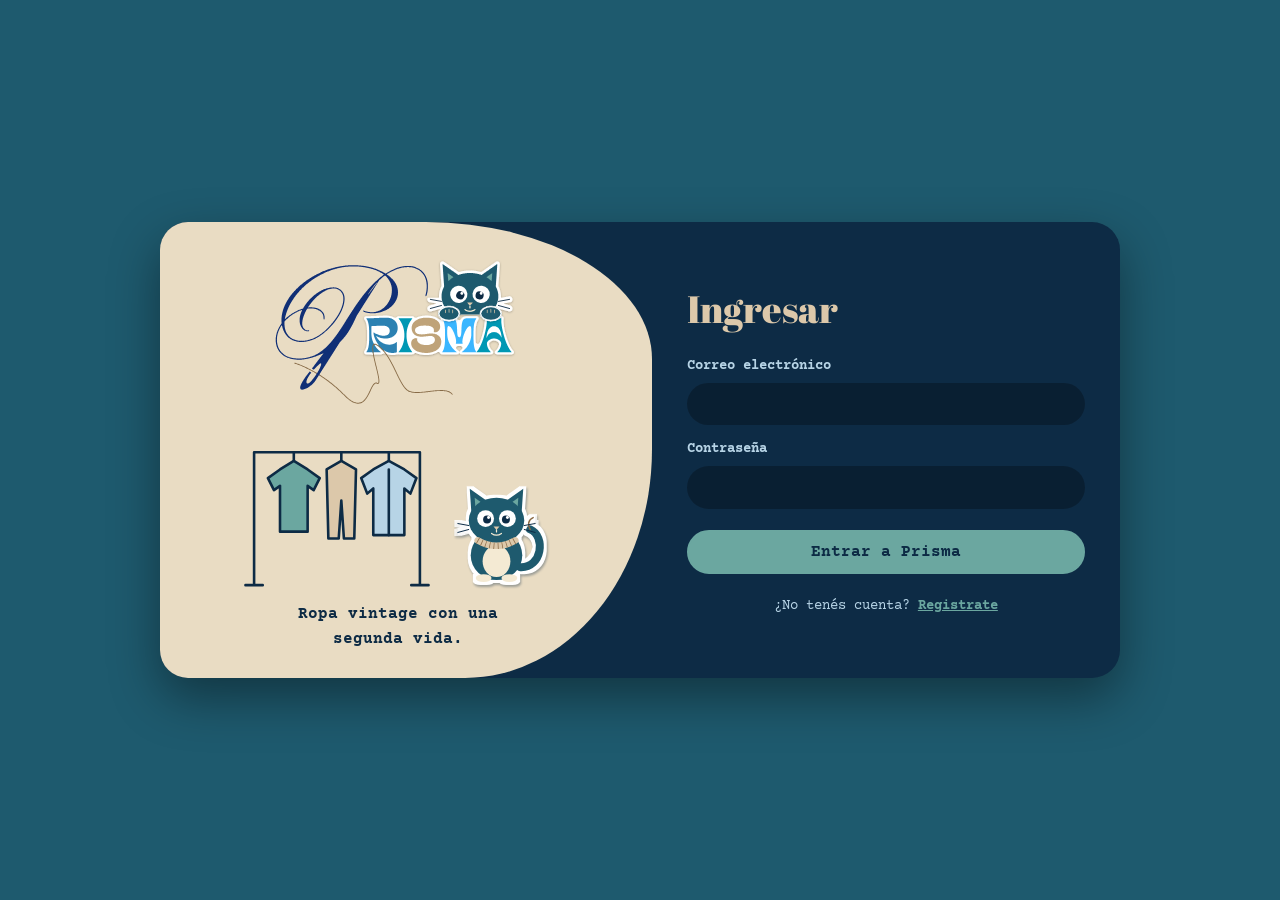
==== commit b7ec7996: "Base actualizada" ====
--- a/src/main/resources/static/index.html
+++ b/src/main/resources/static/index.html
@@ -14,15 +14,7 @@
   <div class="cinta"></div>
   <header>
     <div class="barra">
-      <a class="logo" href="index.html"><svg xmlns="http://www.w3.org/2000/svg" viewBox="0 0 1827 1081" role="img" aria-label="Prisma, ir al inicio">
-<metadata><c2pa:manifest>[base64]/[base64]/iEAAACAY2JvcqVjYWxnZnNoYTI1NmNwYWRNAAAAAAAAAAAAAAAAAGRoYXNoWCAWstlCTYxND43LpZq7kQCpntBGqQdIIs2Pywg1+/[base64]/pw9r130m6fNPGg/[base64]/UXrHGsWBBNnw9HHSF/[base64]/[base64]/3cyjxFA3Qo5S46fX0/ihY0VZ7mfb9KF703t5OjWDBWMA4GA1UdDwEB/wQEAwIHgDAVBgNVHSUEDjAMBgorBgEEAYPoXgIBMAwGA1UdEwEB/wQCMAAwHwYDVR0jBBgwFoAUzlHiBIFOZFsj+OPEz5o+nMHXXMIwCgYIKoZIzj0EAwMDZwAwZAIwMXMdFJ4BetLLVY7ORuE9noqbbAZOZn/aArXyTwFAZfKrPzxF2vPoJNf1+UCdg1XGAjBwX1zd9WGqYkqmL5SFqw1QySjr1zJfpJM9+1rdDwSPLMOPOjKuiXjoU/[base64]/p0EtFyzq7rn3UYOzHkLveWRgxRnkp8RsSay5ENVmSLZNR1ziKaYv5oMGKUA=</c2pa:manifest></metadata>
-<path fill="#102F76" fill-rule="evenodd" d="M1137 63 1121 48 1098 33 1071 22 1037 16 1010 16 982 19 947 28 911 42 872 62 853 74 849 74 828 61 781 40 739 27 703 19 670 14 638 12 637 11 571 11 570 12 538 14 498 20 451 31 400 47 351 67 309 88 275 108 225 143 186 176 155 207 122 247 95 289 76 328 66 356 58 391 55 418 55 447 57 454 36 487 23 516 18 531 13 554 11 572 11 590 14 616 21 640 29 657 44 678 59 693 82 709 98 717 125 726 150 731 170 732 171 733 209 733 218 731 235 730 257 726 304 713 348 696 373 684 376 685 359 709 289 800 290 803 301 810 303 809 317 793 344 767 354 760 358 761 359 771 352 792 339 818 324 843 307 868 287 893 267 912 259 917 253 918 247 913 245 909 246 894 257 869 281 834 281 831 271 826 269 827 236 870 212 908 203 927 199 940 198 951 200 957 206 962 217 963 230 960 250 951 273 936 290 922 301 911 314 895 501 599 520 580 539 558 565 522 593 474 633 391 801 126 811 116 845 88 848 88 870 112 880 127 888 143 894 159 898 175 900 192 900 210 897 236 893 252 885 273 874 294 855 320 835 339 818 351 803 359 784 366 757 371 735 371 704 366 684 357 681 357 680 362 689 368 705 373 737 378 775 377 809 371 841 360 871 344 897 324 913 307 929 283 937 266 942 250 945 233 945 205 943 191 934 163 918 135 905 119 889 103 860 80 860 78 889 61 918 47 938 39 964 31 982 27 1007 24 1037 24 1062 28 1079 33 1097 41 1115 53 1129 66 1144 85 1152 99 1157 111 1164 138 1166 154 1166 192 1164 209 1157 237 1157 246 1160 247 1163 244 1167 233 1172 209 1173 186 1174 185 1173 143 1168 119 1160 98 1151 81ZM512 215 521 229 526 243 528 252 529 271 528 272 528 285 524 307 518 328 509 351 492 385 460 433 418 483 379 520 338 550 303 569 268 582 253 586 226 590 191 590 177 588 155 582 141 576 120 562 104 546 91 526 82 502 77 473 77 442 104 414 122 399 142 385 172 368 194 358 211 352 213 356 203 378 195 410 194 442 198 464 207 485 214 495 224 505 244 515 249 516 264 515 266 513 265 509 249 510 242 508 233 503 224 494 220 488 215 477 213 468 213 443 221 407 234 374 251 343 262 341 302 342 326 348 343 356 354 364 363 373 371 385 376 400 377 422 379 426 382 425 384 419 383 398 377 379 369 367 351 351 333 342 312 336 298 334 261 334 260 335 257 334 257 332 268 316 288 290 325 251 345 234 367 218 382 209 413 195 443 188 472 189 491 196 497 200ZM788 140 789 141 720 233 717 235 716 234 717 231 741 195 769 159ZM837 80 837 83 815 100 775 135 729 182 694 223 663 263 626 315 581 383 517 486 470 554 446 585 421 614 391 644 359 670 323 693 305 702 277 713 255 719 220 725 168 726 133 721 102 711 88 704 69 691 52 675 44 665 29 638 25 626 20 601 19 570 24 538 30 519 44 488 52 474 57 468 59 470 60 478 66 499 72 514 81 531 94 549 111 566 128 578 152 589 166 593 190 597 227 597 258 592 293 581 328 564 369 537 399 512 437 474 474 428 499 389 516 355 528 323 536 285 536 271 537 270 536 252 533 238 527 223 519 211 506 198 490 188 479 184 464 181 428 182 404 187 373 198 351 209 324 226 295 249 263 281 242 307 218 344 199 349 184 355 145 375 112 397 96 410 84 422 81 423 80 418 89 382 102 346 123 303 146 266 168 236 198 201 236 164 278 130 307 110 342 89 384 68 420 53 448 43 492 31 528 24 562 20 577 20 578 19 650 20 691 25 721 31 754 40 787 52 814 65Z"/>
-<path fill="#3080B0" fill-rule="evenodd" d="M763 621 758 629 756 643 757 664 759 676 760 677 815 677 784 647 773 633 766 621ZM919 433 906 424 892 418 882 415 859 412 808 413 807 414 786 414 785 415 745 416 744 417 704 417 704 419 709 425 714 435 720 453 724 476 725 500 726 501 726 595 725 596 724 618 722 632 716 654 710 667 704 675 704 677 750 677 751 676 749 662 749 634 751 625 754 619 760 613 760 610 749 584 743 556 742 478 744 476 779 475 796 473 841 473 858 477 866 481 877 491 883 504 884 514 880 530 871 541 858 548 844 551 828 551 803 546 789 541 759 526 761 545 768 568 779 592 794 616 804 629 832 656 847 666 863 674 878 679 898 682 927 680 935 678 937 676 937 599 936 598 923 608 901 617 891 619 868 619 853 616 838 611 826 605 805 590 791 575 785 566 779 553 781 551 797 561 817 568 836 571 864 571 877 569 890 565 905 558 919 548 933 531 938 521 943 501 943 482 938 460 929 444Z"/>
-<path fill="#BCA582" fill-rule="evenodd" d="M1122 416 1106 421 1087 430 1077 437 1065 449 1060 456 1055 466 1051 480 1051 503 1055 518 1060 528 1065 535 1078 546 1090 552 1108 557 1134 558 1182 552 1202 552 1210 554 1216 557 1224 565 1228 575 1228 589 1223 600 1215 608 1200 616 1190 619 1170 622 1143 621 1119 614 1106 606 1097 597 1093 589 1092 579 1094 572 1088 569 1075 569 1062 575 1053 584 1050 590 1047 600 1047 618 1051 632 1059 645 1075 660 1093 670 1117 678 1144 682 1178 682 1198 679 1218 673 1230 668 1250 655 1263 641 1272 625 1277 606 1277 588 1273 572 1266 559 1256 549 1250 545 1231 537 1216 534 1182 534 1141 540 1114 540 1103 538 1091 533 1080 523 1076 512 1077 501 1081 493 1088 486 1099 480 1108 477 1132 473 1173 473 1191 476 1200 479 1209 484 1215 490 1220 500 1221 505 1221 514 1219 521 1220 523 1228 525 1238 524 1252 517 1260 509 1266 498 1268 491 1268 472 1266 463 1260 450 1248 436 1235 427 1220 420 1197 414 1179 412 1148 412Z"/>
-<path fill="#3CB7FD" fill-rule="evenodd" d="M1284 417 1284 419 1287 422 1294 435 1298 446 1303 469 1305 486 1305 501 1306 502 1306 592 1305 593 1305 608 1303 625 1295 656 1291 665 1284 675 1284 677 1396 677 1366 649 1352 631 1336 602 1329 583 1323 553 1322 510 1323 509 1324 486 1327 479 1331 476 1335 476 1342 479 1355 492 1364 506 1376 531 1384 554 1390 581 1391 600 1389 612 1440 612 1441 611 1439 606 1440 577 1445 556 1457 523 1465 507 1477 489 1488 479 1494 476 1500 477 1504 481 1507 499 1507 549 1504 569 1497 593 1486 617 1470 641 1446 666 1433 676 1434 677 1544 677 1545 676 1536 660 1529 638 1525 613 1524 576 1523 575 1523 516 1524 515 1524 493 1526 473 1529 456 1534 439 1539 428 1546 418 1545 417 1464 417 1453 421 1445 429 1438 444 1434 463 1433 483 1432 484 1431 525 1428 547 1424 557 1418 562 1409 561 1405 557 1402 550 1399 534 1398 497 1397 496 1397 479 1395 460 1390 440 1383 427 1375 420 1365 417Z"/>
-<path fill="#866C46" fill-rule="evenodd" d="M153 760 154 763 193 776 231 792 291 822 321 840 325 839 325 836 323 834 297 819 229 785 185 767 158 758 154 758ZM343 850 344 854 394 887 446 927 494 969 548 1022 573 1043 586 1052 609 1064 631 1070 656 1069 673 1062 683 1055 697 1041 710 1023 721 1004 747 949 755 935 764 923 770 918 778 915 790 919 795 919 800 915 802 910 803 891 799 862 786 803 766 723 760 693 756 664 755 643 757 629 760 623 764 619 772 618 787 625 813 646 833 667 854 694 870 718 894 760 949 873 968 909 982 932 993 947 1018 972 1031 979 1042 983 1063 987 1076 987 1077 988 1122 987 1239 974 1293 973 1316 976 1330 980 1347 989 1358 1001 1360 1002 1363 1000 1363 997 1354 987 1337 977 1322 972 1298 968 1235 969 1115 982 1060 981 1045 978 1024 969 1017 964 996 942 975 910 939 840 901 761 876 717 857 688 832 657 812 637 788 619 778 614 770 612 760 614 755 619 752 625 750 634 750 662 762 730 781 805 794 864 798 895 797 907 793 913 789 913 784 910 770 911 765 914 757 922 747 937 707 1017 688 1042 681 1049 666 1059 651 1064 642 1065 629 1064 612 1059 589 1047 572 1035 552 1018 493 960 444 918 384 873 346 848Z"/>
-<path fill="#0097B2" fill-rule="evenodd" d="M1627 418 1626 419 1627 444 1624 472 1617 510 1606 553 1597 581 1582 619 1566 650 1547 676 1655 676 1638 654 1631 639 1626 620 1626 604 1632 593 1641 584 1652 577 1671 571 1691 571 1705 575 1722 585 1729 592 1735 602 1736 619 1730 641 1723 655 1716 665 1706 675 1707 676 1814 676 1815 675 1808 668 1797 652 1783 626 1773 603 1759 563 1747 519 1738 472 1735 442 1736 419 1735 418ZM1720 497 1729 513 1736 536 1739 558 1739 570 1738 571 1736 570 1735 563 1729 549 1718 536 1711 531 1698 525 1687 523 1674 523 1664 525 1654 529 1645 535 1637 543 1629 556 1625 569 1625 577 1624 578 1622 577 1623 552 1628 526 1636 506 1644 494 1651 487 1667 478 1680 476 1691 477 1700 480 1708 485ZM952 418 952 420 971 447 983 473 992 505 995 527 995 546 996 547 993 584 988 606 983 621 973 643 960 664 952 674 952 676 1054 676 1054 674 1045 663 1035 647 1024 624 1015 594 1011 568 1011 525 1014 504 1018 488 1024 470 1035 447 1054 420 1054 418Z"/>
-</svg></a>
+      <a class="logo" href="index.html"><img src="img/logo-web.svg" alt="Prisma, ir al inicio"></a>
       <nav>
         <a href="index.html" class="activo">Inicio</a>
         <a href="#catalogo">Colección</a>
--- a/src/main/resources/static/css/style.css
+++ b/src/main/resources/static/css/style.css
@@ -164,6 +164,16 @@
 @keyframes subir{from{opacity:0;transform:translateY(18px)}to{opacity:1;transform:none}}
 @keyframes flotar{0%,100%{transform:translateY(0)}50%{transform:translateY(-9px)}}
 
+/* ===== Organigrama (Nosotros) ===== */
+.organigrama{max-width:1100px;margin:0 auto;padding:0 1.2rem 4rem}
+.organigrama h2{font:400 clamp(1.8rem,4.5vw,2.6rem)/1.05 var(--display);margin:0}
+.organigrama h2::after{content:"";display:block;width:min(200px,60%);height:12px;margin-top:.7rem;background:var(--onda) repeat-x}
+.organigrama>p{max-width:62ch;font-size:1.05rem}
+.org-marco{background:#fff;border:2px solid var(--ocean);border-radius:30px;box-shadow:6px 6px 0 var(--teal);padding:1rem;overflow-x:auto}
+.org-marco a{display:block;min-width:760px}
+.org-marco img{display:block;width:100%;height:auto}
+.org-nota{margin:.8rem 0 0;font-size:.9rem;color:var(--teal);font-weight:700}
+
 @media(max-width:800px){
 .hero,.pagina{grid-template-columns:1fr}
 .hero{padding:1.8rem 1.3rem;border-radius:32px}
